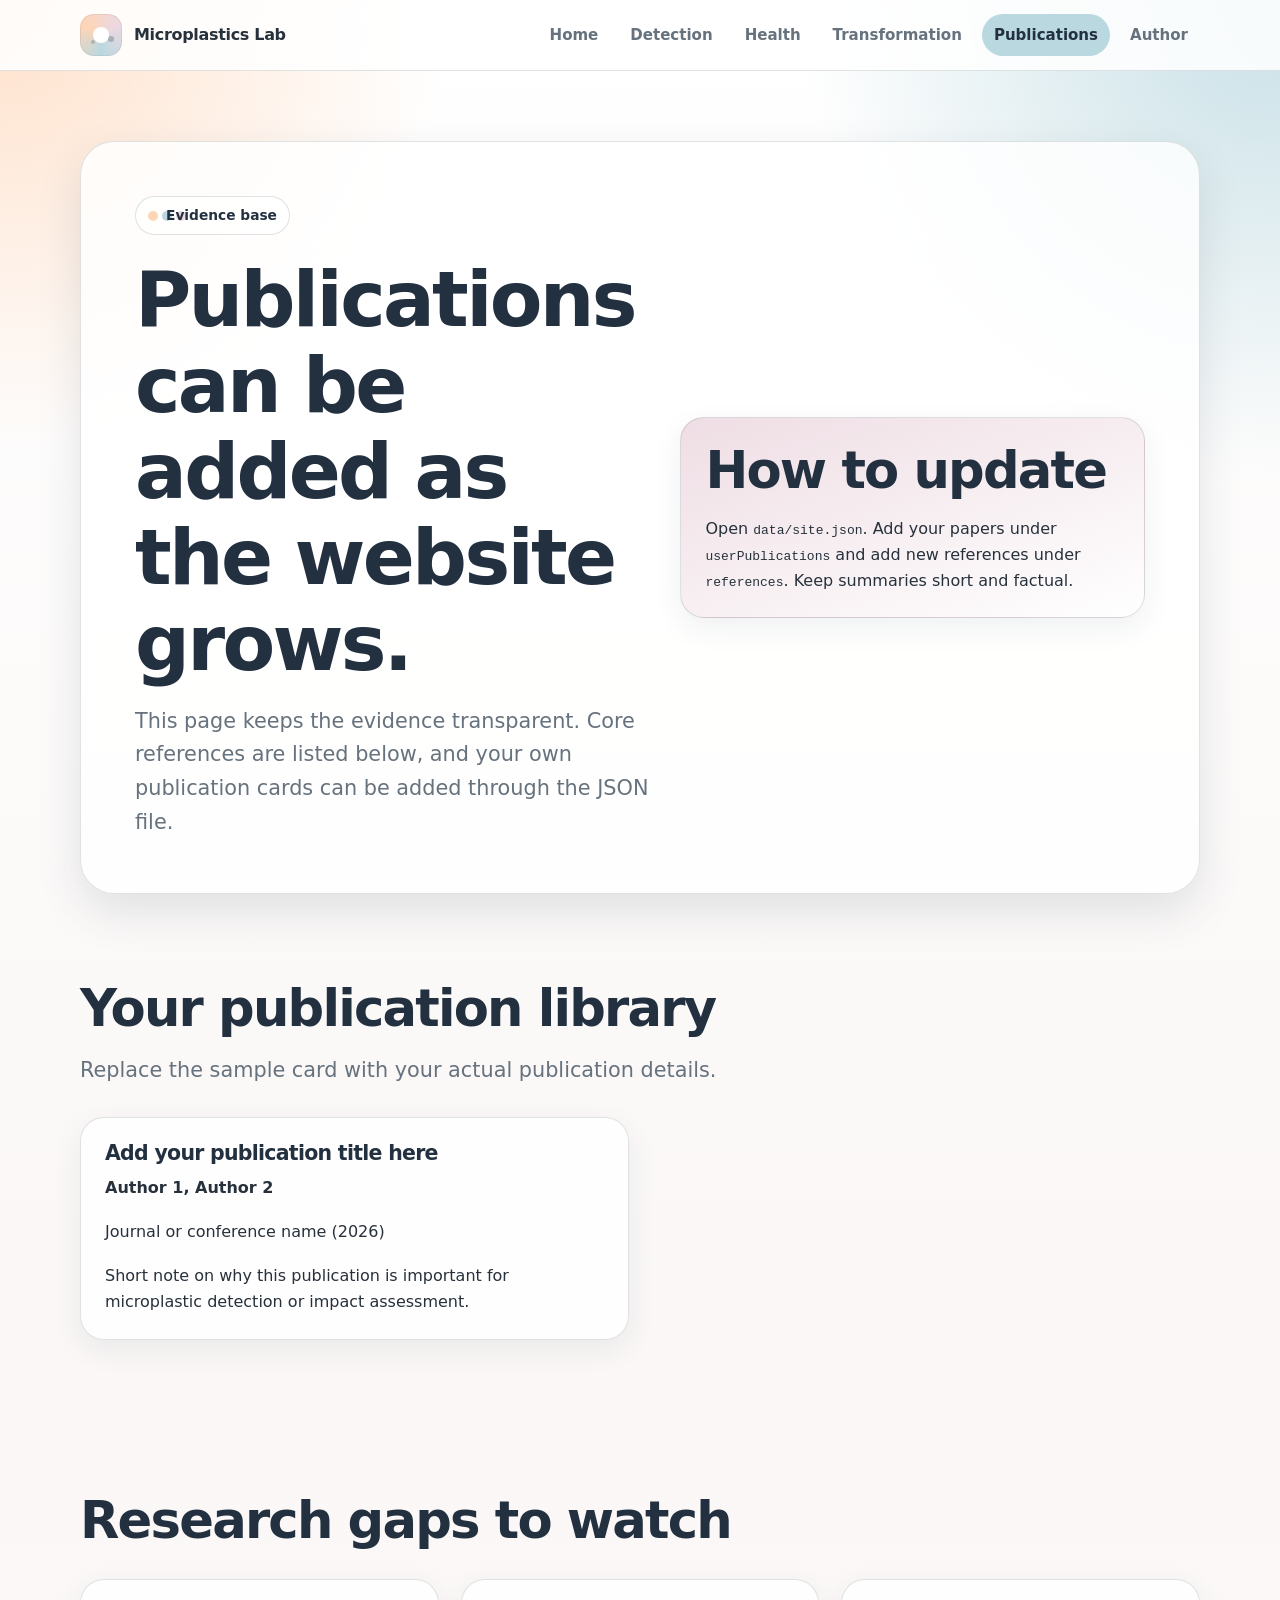
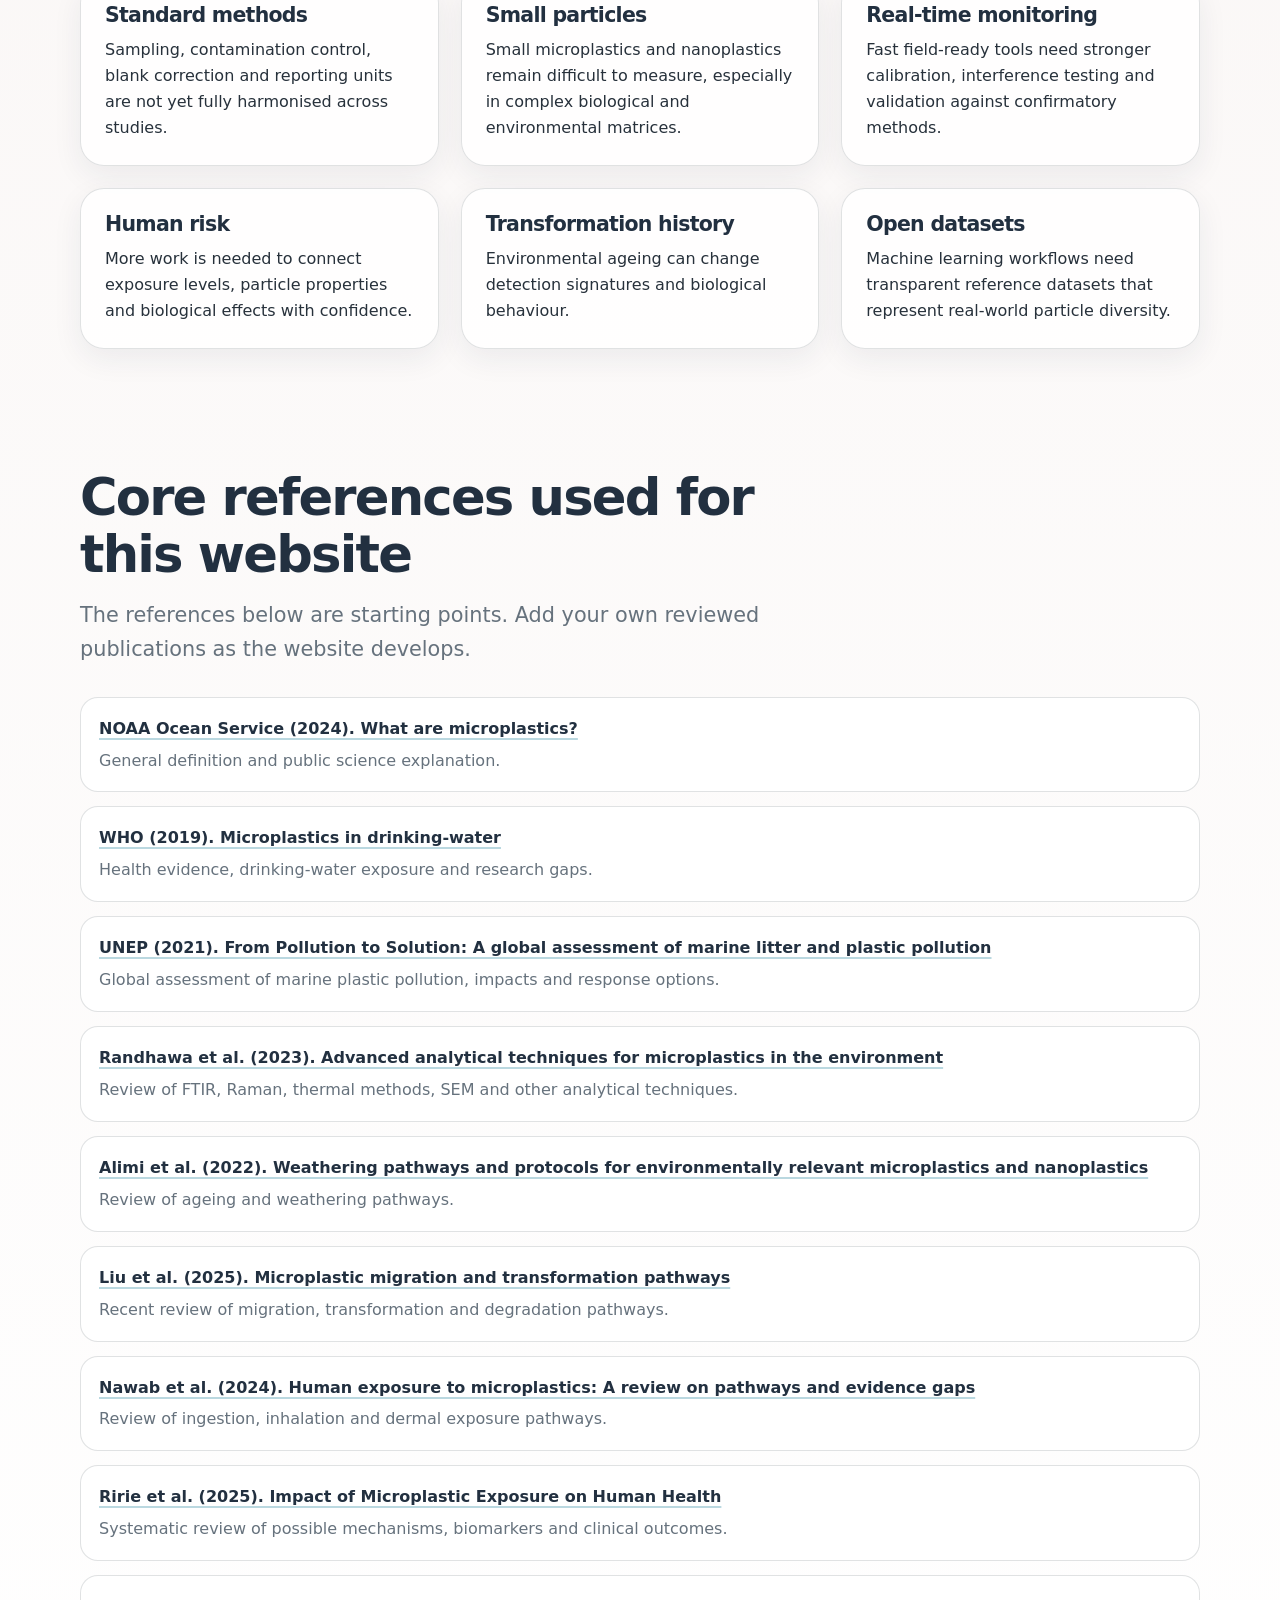
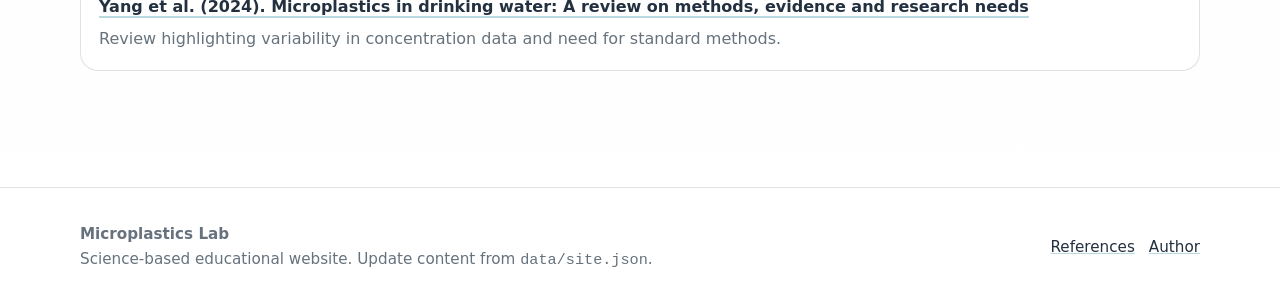
==== publications.html @ d51fb7a2 "Add files via upload" ====
<!doctype html>
<html lang="en">
<head>
  <meta charset="utf-8">
  <meta name="viewport" content="width=device-width, initial-scale=1">
  <title>Publications and Evidence | Microplastics Lab</title>
  <meta name="description" content="References, evidence map and publication library for the microplastics website.">
  <link rel="stylesheet" href="assets/css/styles.css">
</head>
<body>

<a class="skip-link" href="#content">Skip to content</a>
<header class="site-header">
  <div class="nav-wrap">
    <a class="brand" href="index.html" aria-label="Microplastics website home">
      <span class="brand-mark" aria-hidden="true"></span>
      <span>Microplastics Lab</span>
    </a>
    <button class="nav-toggle" type="button" aria-expanded="false" aria-label="Open navigation">Menu</button>
    <ul class="nav-links">
      <li><a href="index.html">Home</a></li>
      <li><a href="detection.html">Detection</a></li>
      <li><a href="health.html">Health</a></li>
      <li><a href="transformation.html">Transformation</a></li>
      <li><a href="publications.html">Publications</a></li>
      <li><a href="author.html">Author</a></li>
    </ul>
  </div>
</header>


<main id="content">
  <section class="page-hero">
    <div class="page-hero-inner">
      <div>
        <span class="kicker">Evidence base</span>
        <h1>Publications can be added as the website grows.</h1>
        <p class="lead">This page keeps the evidence transparent. Core references are listed below, and your own publication cards can be added through the JSON file.</p>
      </div>
      <div class="card accent-c">
        <h2>How to update</h2>
        <p>Open <code>data/site.json</code>. Add your papers under <code>userPublications</code> and add new references under <code>references</code>. Keep summaries short and factual.</p>
      </div>
    </div>
  </section>

  <section class="section tight">
    <div class="section-head">
      <h2>Your publication library</h2>
      <p class="lead">Replace the sample card with your actual publication details.</p>
    </div>
    <div class="grid two" data-render="publications">
      <article class="card"><h3>Publication card</h3><p>Add your publication data in data/site.json.</p></article>
    </div>
  </section>

  <section class="section">
    <div class="section-head">
      <h2>Research gaps to watch</h2>
    </div>
    <div class="grid three">
      <article class="card"><h3>Standard methods</h3><p>Sampling, contamination control, blank correction and reporting units are not yet fully harmonised across studies.</p></article>
      <article class="card"><h3>Small particles</h3><p>Small microplastics and nanoplastics remain difficult to measure, especially in complex biological and environmental matrices.</p></article>
      <article class="card"><h3>Real-time monitoring</h3><p>Fast field-ready tools need stronger calibration, interference testing and validation against confirmatory methods.</p></article>
      <article class="card"><h3>Human risk</h3><p>More work is needed to connect exposure levels, particle properties and biological effects with confidence.</p></article>
      <article class="card"><h3>Transformation history</h3><p>Environmental ageing can change detection signatures and biological behaviour.</p></article>
      <article class="card"><h3>Open datasets</h3><p>Machine learning workflows need transparent reference datasets that represent real-world particle diversity.</p></article>
    </div>
  </section>

  <section class="section tight">
    <div class="section-head">
      <h2>Core references used for this website</h2>
      <p class="lead">The references below are starting points. Add your own reviewed publications as the website develops.</p>
    </div>
    <ul class="reference-list" data-render="references">
      <li>References load from data/site.json.</li>
    </ul>
  </section>
</main>

<footer class="site-footer">
  <div class="footer-inner">
    <div>
      <strong>Microplastics Lab</strong><br>
      Science-based educational website. Update content from <code>data/site.json</code>.
    </div>
    <div class="footer-links">
      <a href="publications.html">References</a>
      <a href="author.html">Author</a>
    </div>
  </div>
</footer>
<script src="assets/js/main.js"></script>

</body>
</html>
---- assets/css/styles.css ----
:root {
  --blush: #ecd8e0;
  --peach: #ffd5b6;
  --aqua: #bad8e0;
  --white: #ffffff;
  --stone: #ccc8c8;
  --ink: #27313b;
  --muted: #66727d;
  --deep: #223040;
  --line: rgba(39, 49, 59, 0.14);
  --shadow: 0 18px 45px rgba(34, 48, 64, 0.12);
  --radius: 24px;
  --radius-sm: 14px;
  --max: 1160px;
}

* { box-sizing: border-box; }
html { scroll-behavior: smooth; }
body {
  margin: 0;
  font-family: Inter, ui-sans-serif, system-ui, -apple-system, BlinkMacSystemFont, "Segoe UI", Arial, sans-serif;
  color: var(--ink);
  background:
    radial-gradient(circle at top left, rgba(255, 213, 182, 0.72), transparent 28rem),
    radial-gradient(circle at top right, rgba(186, 216, 224, 0.8), transparent 30rem),
    linear-gradient(180deg, #ffffff 0%, #faf7f6 38%, #ffffff 100%);
  line-height: 1.62;
}

a { color: inherit; }
img { max-width: 100%; display: block; }

.skip-link {
  position: absolute;
  left: -999px;
  top: 10px;
  background: var(--deep);
  color: white;
  padding: 10px 14px;
  border-radius: 10px;
  z-index: 999;
}
.skip-link:focus { left: 10px; }

.site-header {
  position: sticky;
  top: 0;
  z-index: 40;
  background: rgba(255, 255, 255, 0.86);
  backdrop-filter: blur(16px);
  border-bottom: 1px solid var(--line);
}

.nav-wrap {
  max-width: var(--max);
  margin: 0 auto;
  padding: 14px 20px;
  display: flex;
  align-items: center;
  justify-content: space-between;
  gap: 20px;
}

.brand {
  display: inline-flex;
  align-items: center;
  gap: 12px;
  font-weight: 780;
  text-decoration: none;
  letter-spacing: -0.02em;
}
.brand-mark {
  width: 42px;
  height: 42px;
  border-radius: 14px;
  background: conic-gradient(from 180deg, var(--aqua), var(--peach), var(--blush), var(--aqua));
  position: relative;
  box-shadow: inset 0 0 0 1px rgba(39, 49, 59, 0.08);
}
.brand-mark:after {
  content: "";
  position: absolute;
  width: 16px;
  height: 16px;
  border-radius: 50%;
  background: var(--white);
  top: 13px;
  left: 13px;
  box-shadow: 10px 4px 0 -5px rgba(39, 49, 59, 0.25), -8px 7px 0 -6px rgba(39, 49, 59, 0.22);
}

.nav-toggle {
  display: none;
  border: 1px solid var(--line);
  background: var(--white);
  border-radius: 12px;
  padding: 9px 12px;
  cursor: pointer;
  font-weight: 650;
}

.nav-links {
  display: flex;
  align-items: center;
  gap: 8px;
  list-style: none;
  margin: 0;
  padding: 0;
}
.nav-links a {
  display: inline-block;
  padding: 9px 12px;
  text-decoration: none;
  color: var(--muted);
  font-weight: 650;
  font-size: 0.94rem;
  border-radius: 999px;
}
.nav-links a:hover,
.nav-links a.active {
  background: var(--aqua);
  color: var(--deep);
}

main { min-height: 70vh; }
.section {
  max-width: var(--max);
  margin: 0 auto;
  padding: 76px 20px;
}
.section.tight { padding-top: 44px; }
.grid {
  display: grid;
  gap: 22px;
}
.grid.two { grid-template-columns: repeat(2, minmax(0, 1fr)); }
.grid.three { grid-template-columns: repeat(3, minmax(0, 1fr)); }
.grid.four { grid-template-columns: repeat(4, minmax(0, 1fr)); }

.hero {
  max-width: var(--max);
  margin: 0 auto;
  padding: 86px 20px 70px;
  display: grid;
  grid-template-columns: 1.03fr 0.97fr;
  gap: 42px;
  align-items: center;
}
.kicker {
  display: inline-flex;
  align-items: center;
  gap: 8px;
  padding: 7px 12px;
  border: 1px solid var(--line);
  border-radius: 999px;
  background: rgba(255, 255, 255, 0.74);
  color: var(--deep);
  font-size: 0.86rem;
  font-weight: 740;
}
.kicker:before {
  content: "";
  width: 10px;
  height: 10px;
  border-radius: 50%;
  background: var(--peach);
  box-shadow: 14px 0 0 var(--aqua), 28px 0 0 var(--blush);
}

h1, h2, h3, h4 {
  line-height: 1.12;
  letter-spacing: -0.035em;
  color: var(--deep);
}
h1 {
  font-size: clamp(2.55rem, 6vw, 5.4rem);
  margin: 22px 0 18px;
}
h2 {
  font-size: clamp(2rem, 4vw, 3.35rem);
  margin: 0 0 16px;
}
h3 {
  font-size: 1.28rem;
  margin: 0 0 10px;
}
p { margin: 0 0 18px; }
.lead {
  font-size: clamp(1.05rem, 2vw, 1.3rem);
  color: var(--muted);
  max-width: 68ch;
}
.section-head {
  max-width: 790px;
  margin-bottom: 30px;
}
.section-head.center {
  text-align: center;
  margin-left: auto;
  margin-right: auto;
}

.cta-row {
  display: flex;
  gap: 12px;
  flex-wrap: wrap;
  margin-top: 28px;
}
.button {
  display: inline-flex;
  align-items: center;
  justify-content: center;
  gap: 8px;
  padding: 13px 18px;
  border-radius: 999px;
  text-decoration: none;
  border: 1px solid var(--line);
  font-weight: 760;
  transition: transform .2s ease, box-shadow .2s ease, background .2s ease;
}
.button.primary { background: var(--deep); color: white; border-color: var(--deep); }
.button.secondary { background: rgba(255, 255, 255, .78); color: var(--deep); }
.button:hover { transform: translateY(-2px); box-shadow: var(--shadow); }

.hero-card {
  position: relative;
  background: rgba(255, 255, 255, 0.82);
  border: 1px solid var(--line);
  border-radius: 34px;
  padding: 26px;
  box-shadow: var(--shadow);
  overflow: hidden;
}
.hero-card:before {
  content: "";
  position: absolute;
  width: 270px;
  height: 270px;
  right: -70px;
  top: -90px;
  background: var(--blush);
  border-radius: 50%;
  opacity: 0.7;
}
.hero-card > * { position: relative; }
.metric-grid {
  display: grid;
  grid-template-columns: repeat(2, minmax(0, 1fr));
  gap: 14px;
  margin-top: 20px;
}
.metric {
  background: rgba(255,255,255,0.76);
  border: 1px solid var(--line);
  border-radius: 20px;
  padding: 18px;
}
.metric strong {
  display: block;
  font-size: 1.4rem;
  color: var(--deep);
  margin-bottom: 4px;
}
.metric span { color: var(--muted); font-size: 0.94rem; }

.card {
  background: rgba(255, 255, 255, 0.84);
  border: 1px solid var(--line);
  border-radius: var(--radius);
  padding: 24px;
  box-shadow: 0 10px 30px rgba(34, 48, 64, 0.07);
}
.card.accent-a { background: linear-gradient(160deg, rgba(186,216,224,.85), rgba(255,255,255,.84)); }
.card.accent-b { background: linear-gradient(160deg, rgba(255,213,182,.83), rgba(255,255,255,.86)); }
.card.accent-c { background: linear-gradient(160deg, rgba(236,216,224,.86), rgba(255,255,255,.86)); }
.card p:last-child { margin-bottom: 0; }
.tag {
  display: inline-block;
  margin: 0 6px 8px 0;
  padding: 6px 10px;
  border-radius: 999px;
  background: rgba(186, 216, 224, .54);
  border: 1px solid var(--line);
  font-size: 0.86rem;
  font-weight: 700;
  color: var(--deep);
}

.page-hero {
  max-width: var(--max);
  margin: 0 auto;
  padding: 70px 20px 42px;
}
.page-hero-inner {
  background: rgba(255,255,255,.82);
  border: 1px solid var(--line);
  border-radius: 34px;
  padding: clamp(28px, 5vw, 54px);
  box-shadow: var(--shadow);
  display: grid;
  grid-template-columns: 1.05fr .95fr;
  gap: 32px;
  align-items: center;
}
.page-hero .lead { margin-bottom: 0; }

.figure-panel {
  background: var(--white);
  border: 1px solid var(--line);
  border-radius: 28px;
  padding: 18px;
  box-shadow: 0 10px 28px rgba(34, 48, 64, 0.08);
}
.figure-caption {
  color: var(--muted);
  font-size: 0.91rem;
  padding: 12px 4px 0;
}

.workflow {
  position: relative;
  display: grid;
  grid-template-columns: repeat(5, minmax(0, 1fr));
  gap: 12px;
}
.step {
  background: rgba(255,255,255,.88);
  border: 1px solid var(--line);
  border-radius: 18px;
  padding: 16px;
  min-height: 132px;
}
.step-num {
  width: 32px;
  height: 32px;
  display: grid;
  place-items: center;
  border-radius: 50%;
  background: var(--deep);
  color: white;
  font-weight: 800;
  margin-bottom: 12px;
}
.step h3 { font-size: 1.04rem; margin-bottom: 7px; }
.step p { color: var(--muted); font-size: 0.93rem; }

.table-wrap {
  overflow-x: auto;
  border-radius: var(--radius);
  border: 1px solid var(--line);
  background: white;
}
table {
  width: 100%;
  border-collapse: collapse;
  min-width: 720px;
}
th, td {
  text-align: left;
  padding: 16px 18px;
  border-bottom: 1px solid var(--line);
  vertical-align: top;
}
th {
  background: var(--aqua);
  color: var(--deep);
  font-size: 0.92rem;
  letter-spacing: .02em;
}
tr:last-child td { border-bottom: none; }
td { color: var(--muted); }
td strong { color: var(--deep); }

.reference-list {
  list-style: none;
  padding: 0;
  margin: 0;
  display: grid;
  gap: 14px;
}
.reference-list li {
  background: white;
  border: 1px solid var(--line);
  border-radius: 18px;
  padding: 18px;
}
.reference-list a {
  color: var(--deep);
  font-weight: 760;
  text-decoration-thickness: 2px;
  text-decoration-color: var(--aqua);
  text-underline-offset: 4px;
}
.reference-list span {
  display: block;
  color: var(--muted);
  margin-top: 6px;
}

.author-box {
  display: grid;
  grid-template-columns: 220px 1fr;
  gap: 26px;
  align-items: start;
}
.avatar {
  width: 220px;
  height: 220px;
  border-radius: 34px;
  background:
    radial-gradient(circle at 30% 30%, var(--peach), transparent 42%),
    radial-gradient(circle at 70% 35%, var(--aqua), transparent 45%),
    radial-gradient(circle at 55% 75%, var(--blush), transparent 45%),
    var(--white);
  border: 1px solid var(--line);
  position: relative;
  overflow: hidden;
}
.avatar:before,
.avatar:after {
  content: "";
  position: absolute;
  border-radius: 999px;
  background: rgba(39,49,59,.12);
}
.avatar:before { width: 74px; height: 74px; top: 54px; left: 72px; }
.avatar:after { width: 134px; height: 72px; bottom: 28px; left: 42px; }

.callout {
  border-left: 6px solid var(--peach);
  padding: 20px 22px;
  border-radius: 0 18px 18px 0;
  background: rgba(255, 213, 182, 0.24);
}
.callout.blue { border-left-color: var(--aqua); background: rgba(186, 216, 224, 0.26); }
.callout.pink { border-left-color: var(--blush); background: rgba(236, 216, 224, 0.34); }

.site-footer {
  border-top: 1px solid var(--line);
  background: rgba(255,255,255,.84);
  margin-top: 40px;
}
.footer-inner {
  max-width: var(--max);
  margin: 0 auto;
  padding: 34px 20px;
  display: grid;
  grid-template-columns: 1fr auto;
  gap: 20px;
  align-items: center;
  color: var(--muted);
  font-size: 0.95rem;
}
.footer-links { display: flex; gap: 14px; flex-wrap: wrap; }
.footer-links a { color: var(--deep); text-decoration-color: var(--aqua); }

.notice {
  font-size: 0.92rem;
  color: var(--muted);
  background: rgba(204, 200, 200, 0.22);
  border: 1px solid var(--line);
  border-radius: 16px;
  padding: 14px 16px;
}

@media (max-width: 920px) {
  .hero,
  .page-hero-inner,
  .grid.two,
  .grid.three,
  .grid.four,
  .author-box {
    grid-template-columns: 1fr;
  }
  .workflow { grid-template-columns: 1fr 1fr; }
  .footer-inner { grid-template-columns: 1fr; }
}

@media (max-width: 720px) {
  .nav-toggle { display: inline-flex; }
  .nav-links {
    position: absolute;
    top: 72px;
    left: 16px;
    right: 16px;
    display: none;
    flex-direction: column;
    align-items: stretch;
    background: rgba(255,255,255,.98);
    border: 1px solid var(--line);
    border-radius: 20px;
    padding: 10px;
    box-shadow: var(--shadow);
  }
  .nav-links.open { display: flex; }
  .nav-links a { border-radius: 14px; }
  .hero { padding-top: 54px; }
  .metric-grid, .workflow { grid-template-columns: 1fr; }
  .section { padding: 54px 18px; }
  .page-hero { padding: 42px 18px 20px; }
  .avatar { width: 180px; height: 180px; }
}
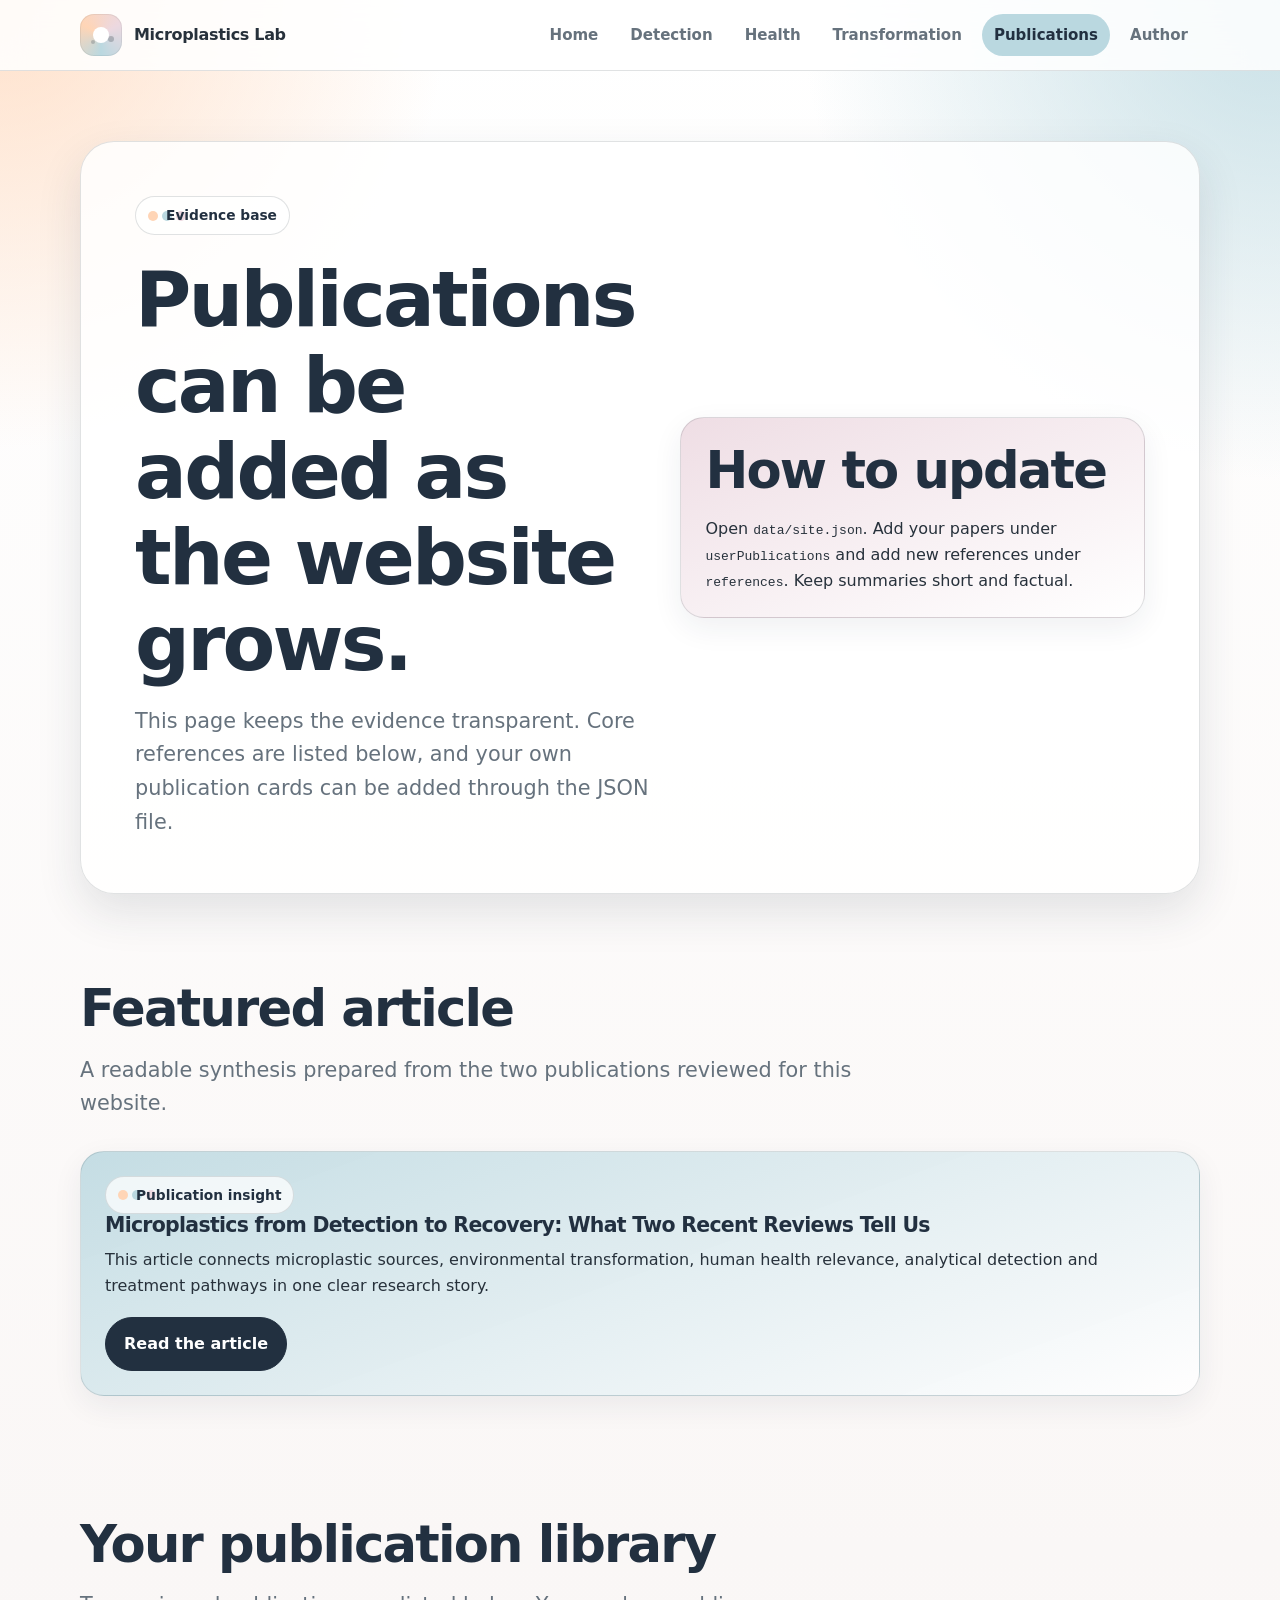
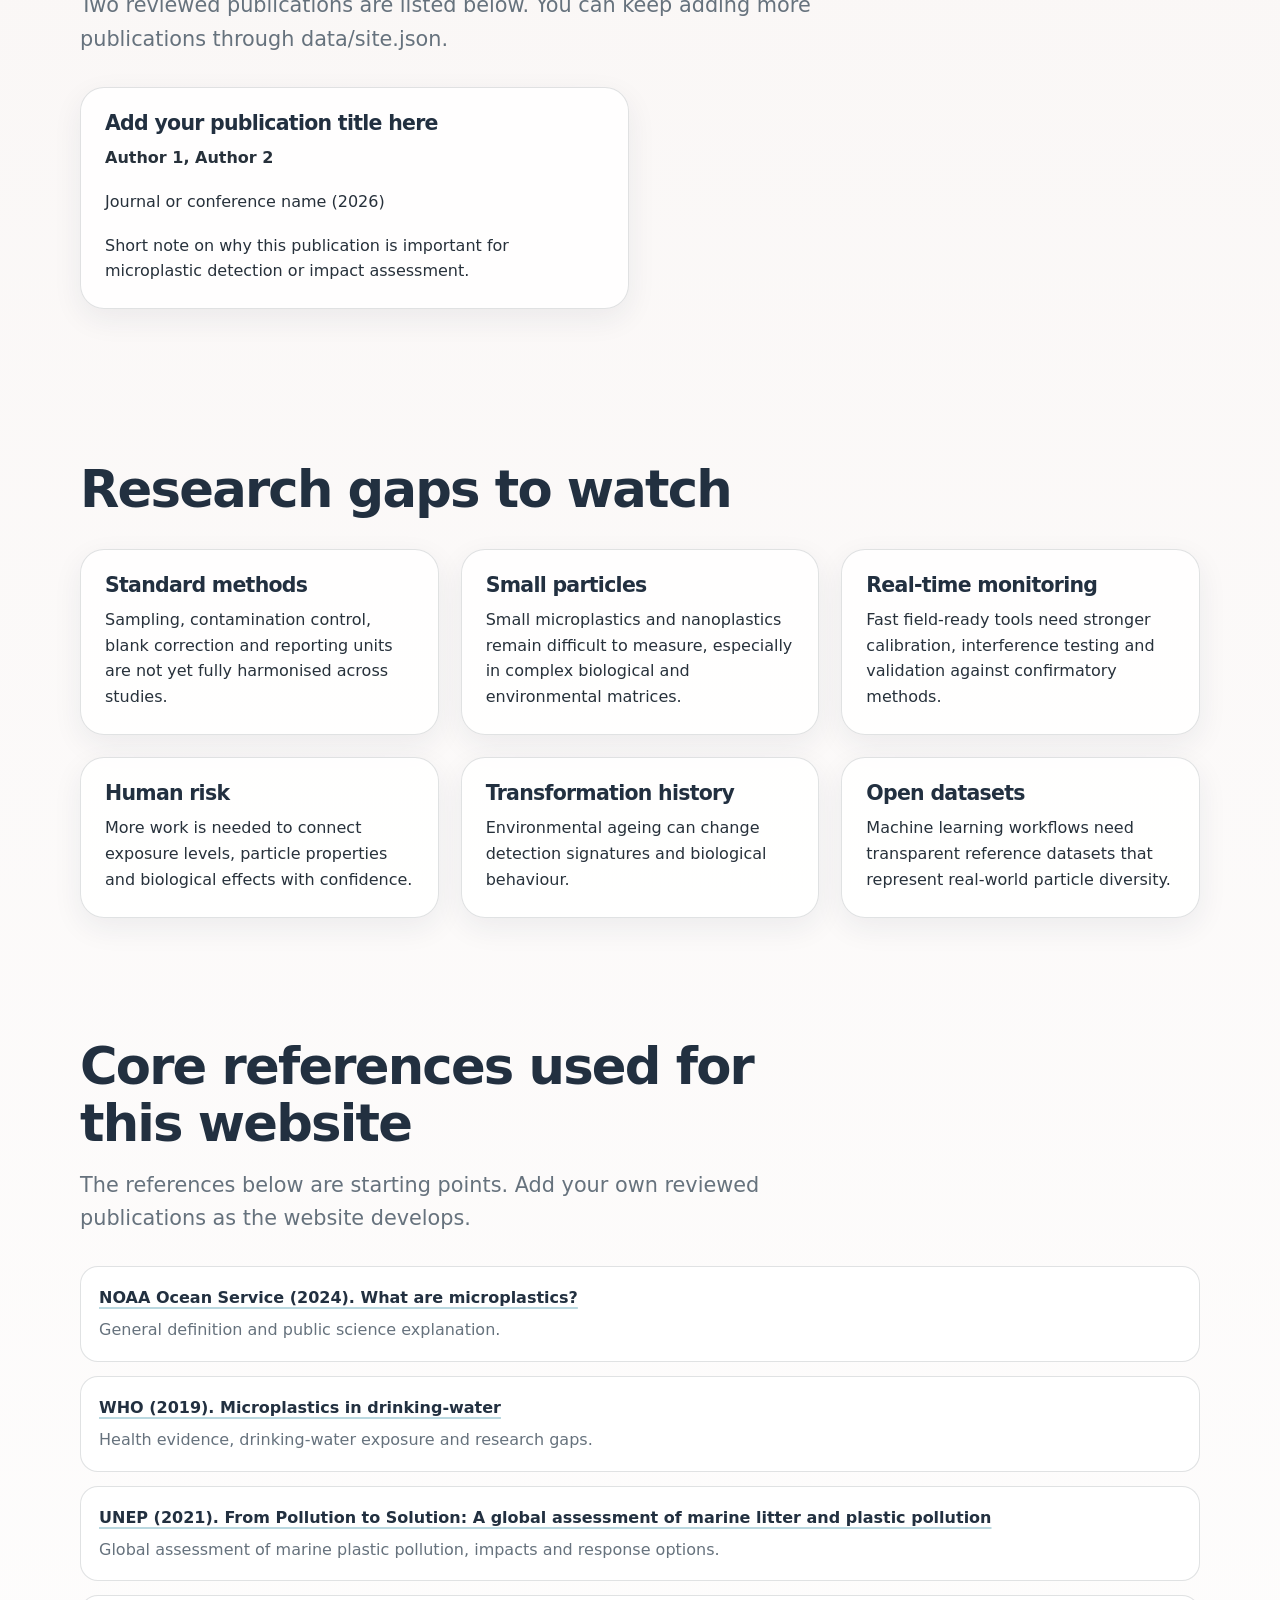
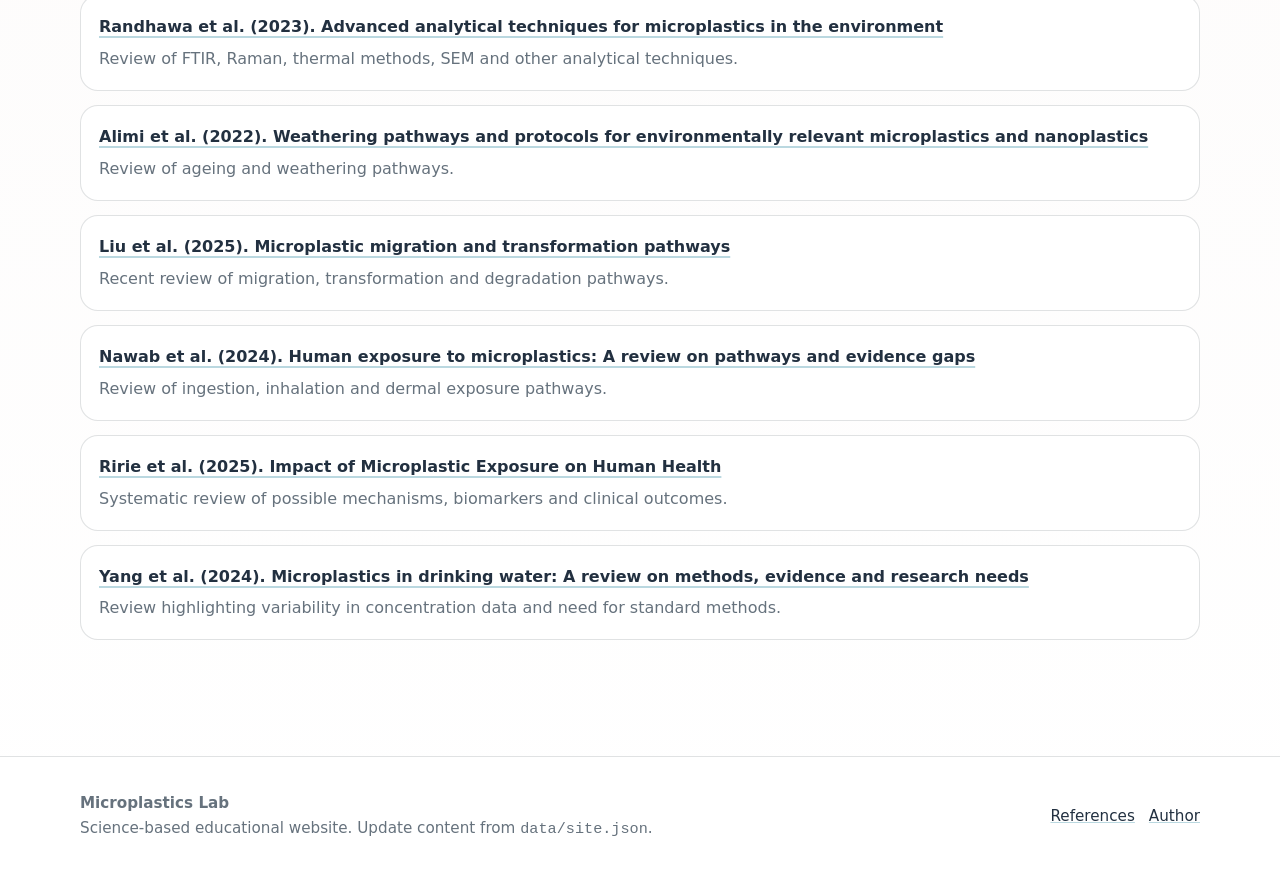
==== commit eff2d81d: "Add files via upload" ====
--- a/publications.html
+++ b/publications.html
@@ -46,11 +46,24 @@
 
   <section class="section tight">
     <div class="section-head">
+      <h2>Featured article</h2>
+      <p class="lead">A readable synthesis prepared from the two publications reviewed for this website.</p>
+    </div>
+    <article class="card featured-article-card accent-a">
+      <span class="kicker">Publication insight</span>
+      <h3>Microplastics from Detection to Recovery: What Two Recent Reviews Tell Us</h3>
+      <p>This article connects microplastic sources, environmental transformation, human health relevance, analytical detection and treatment pathways in one clear research story.</p>
+      <a class="button primary" href="publication-insight-microplastics.html">Read the article</a>
+    </article>
+  </section>
+
+  <section class="section tight">
+    <div class="section-head">
       <h2>Your publication library</h2>
-      <p class="lead">Replace the sample card with your actual publication details.</p>
+      <p class="lead">Two reviewed publications are listed below. You can keep adding more publications through data/site.json.</p>
     </div>
     <div class="grid two" data-render="publications">
-      <article class="card"><h3>Publication card</h3><p>Add your publication data in data/site.json.</p></article>
+      <article class="card"><h3>Publication card</h3><p>Publication data loads from data/site.json.</p></article>
     </div>
   </section>
 
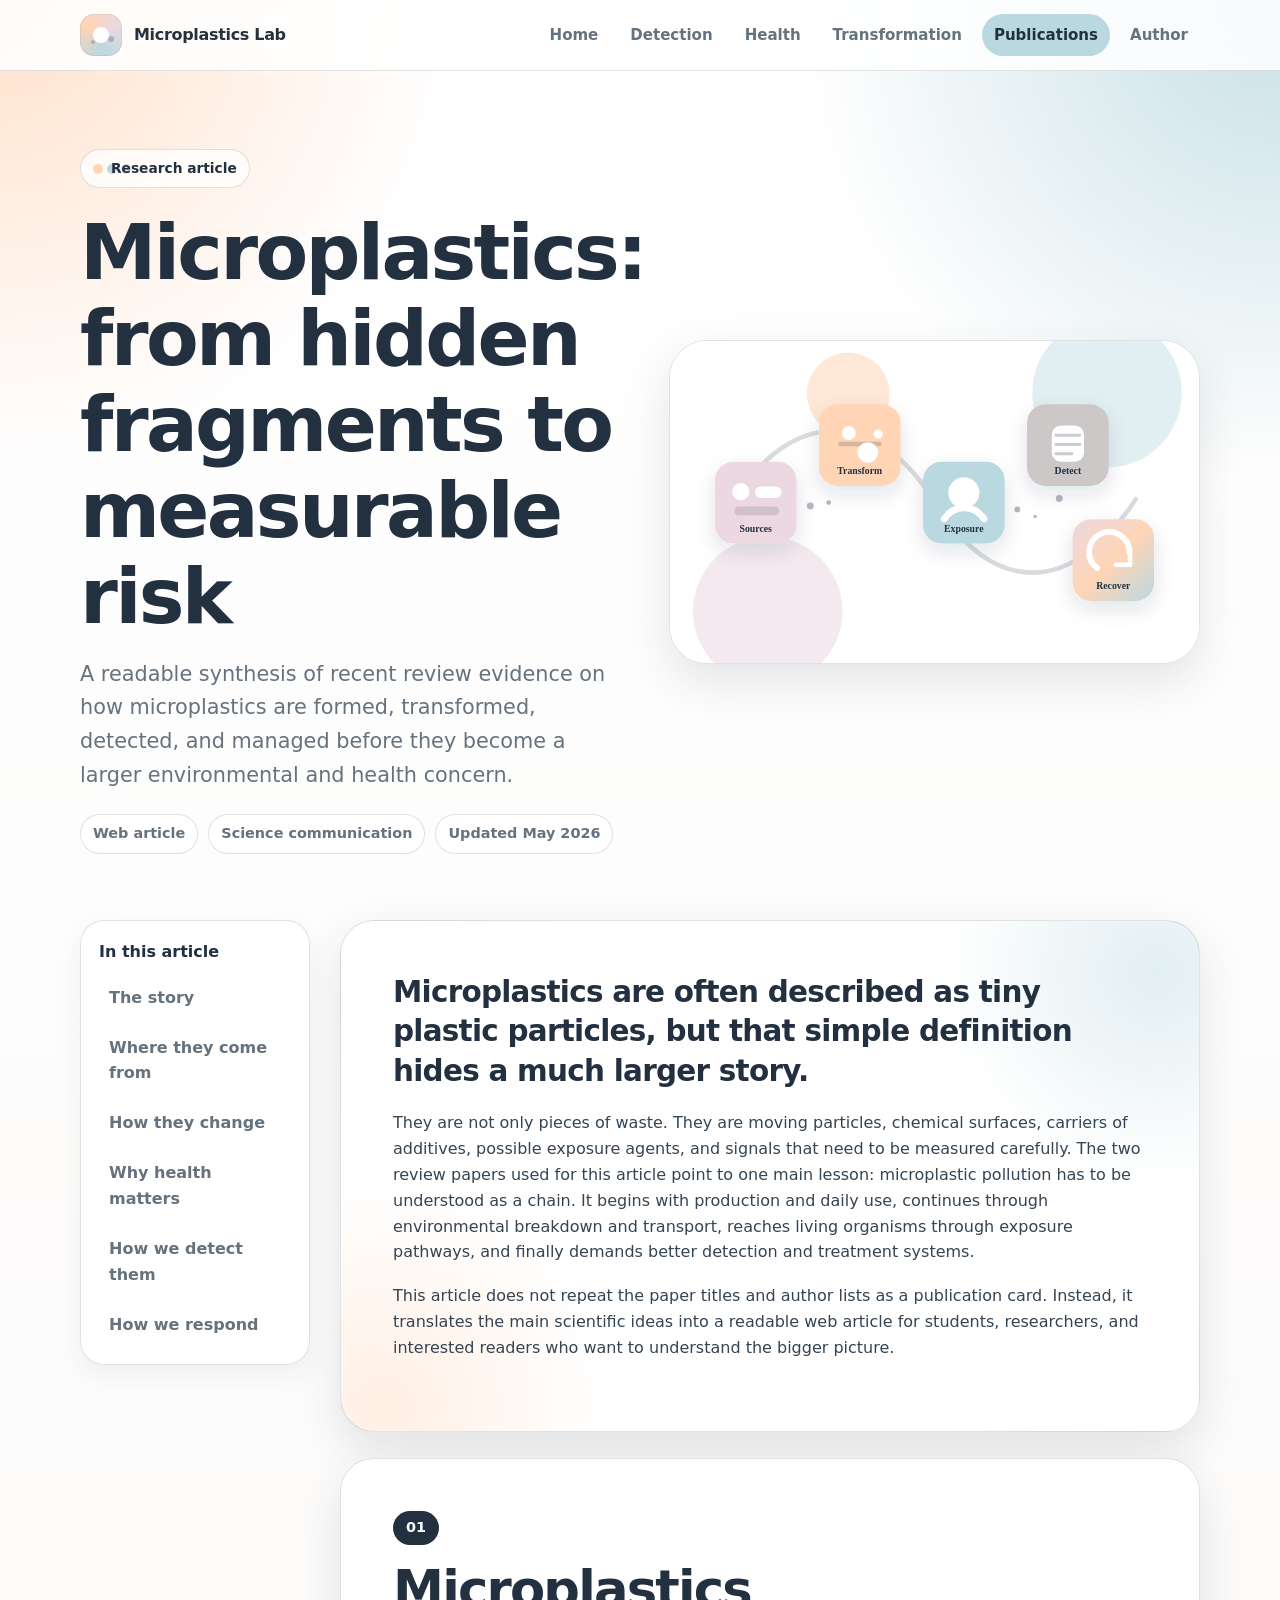
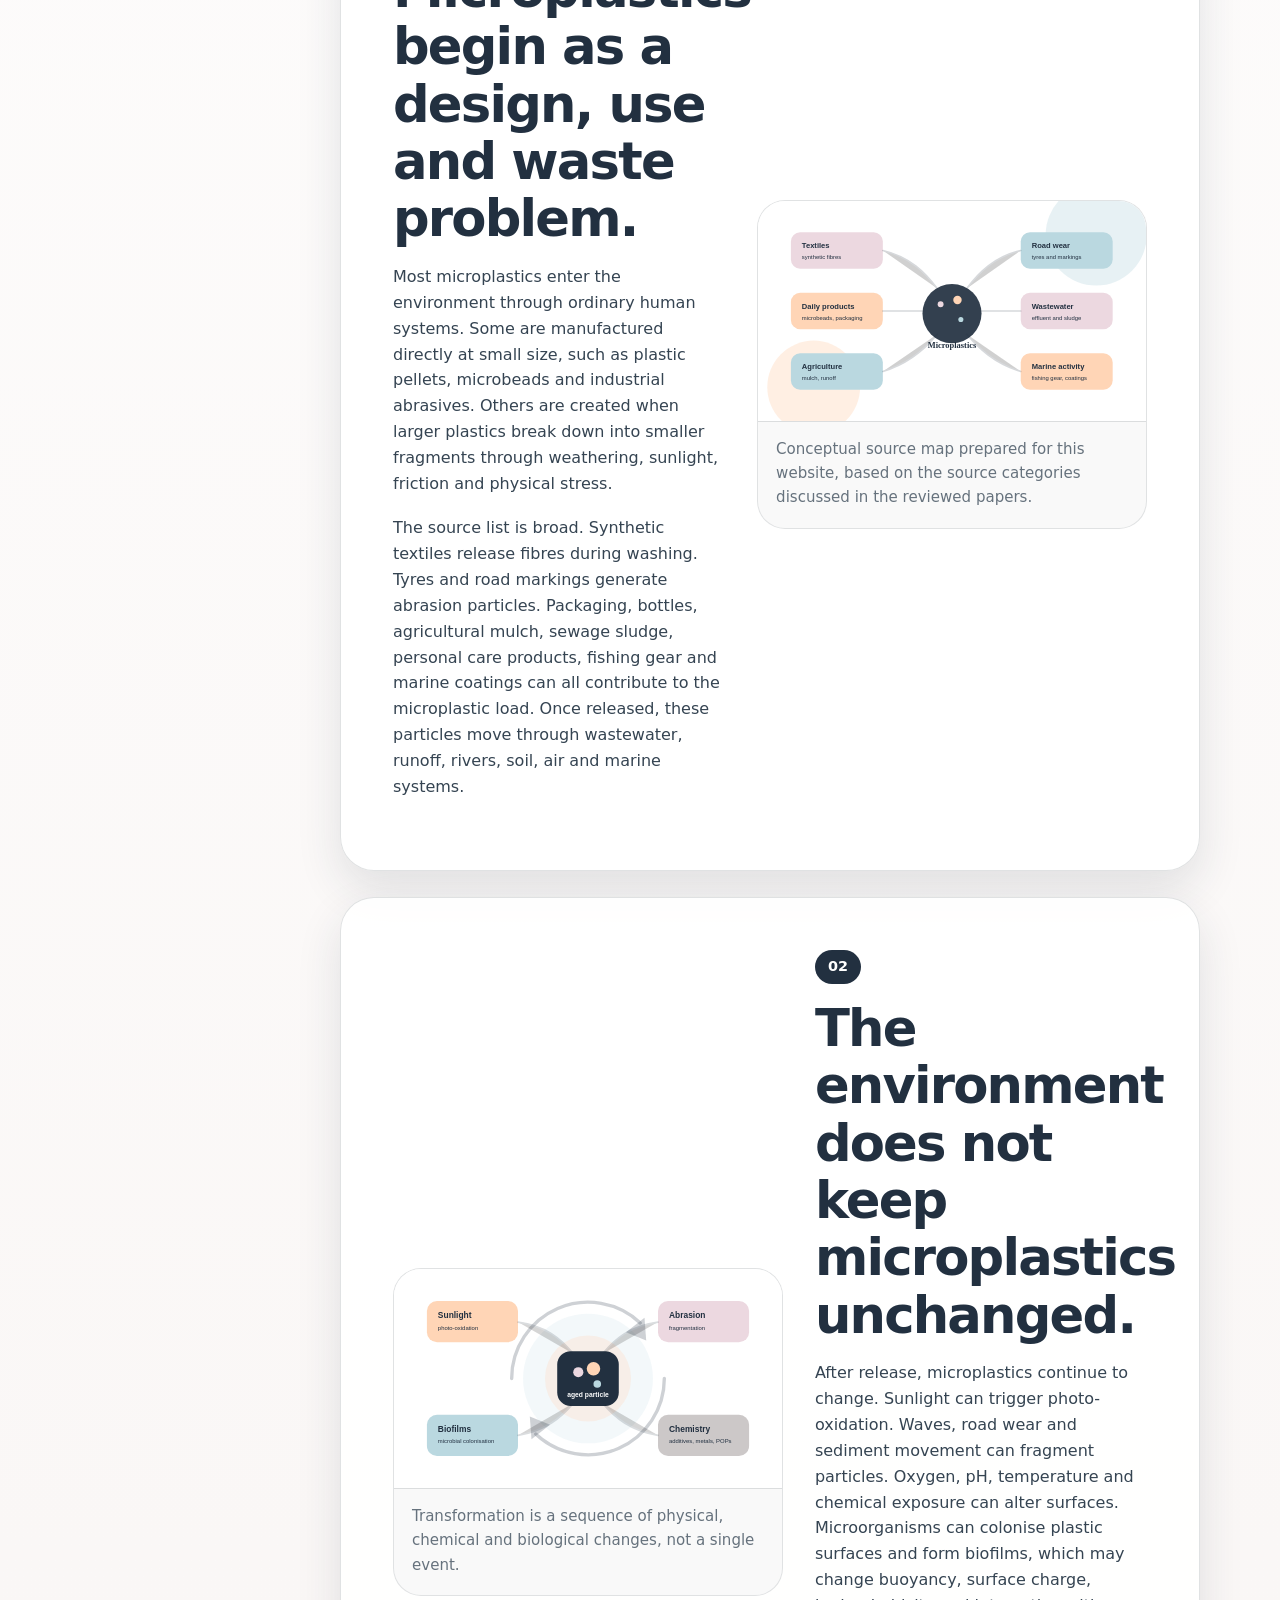
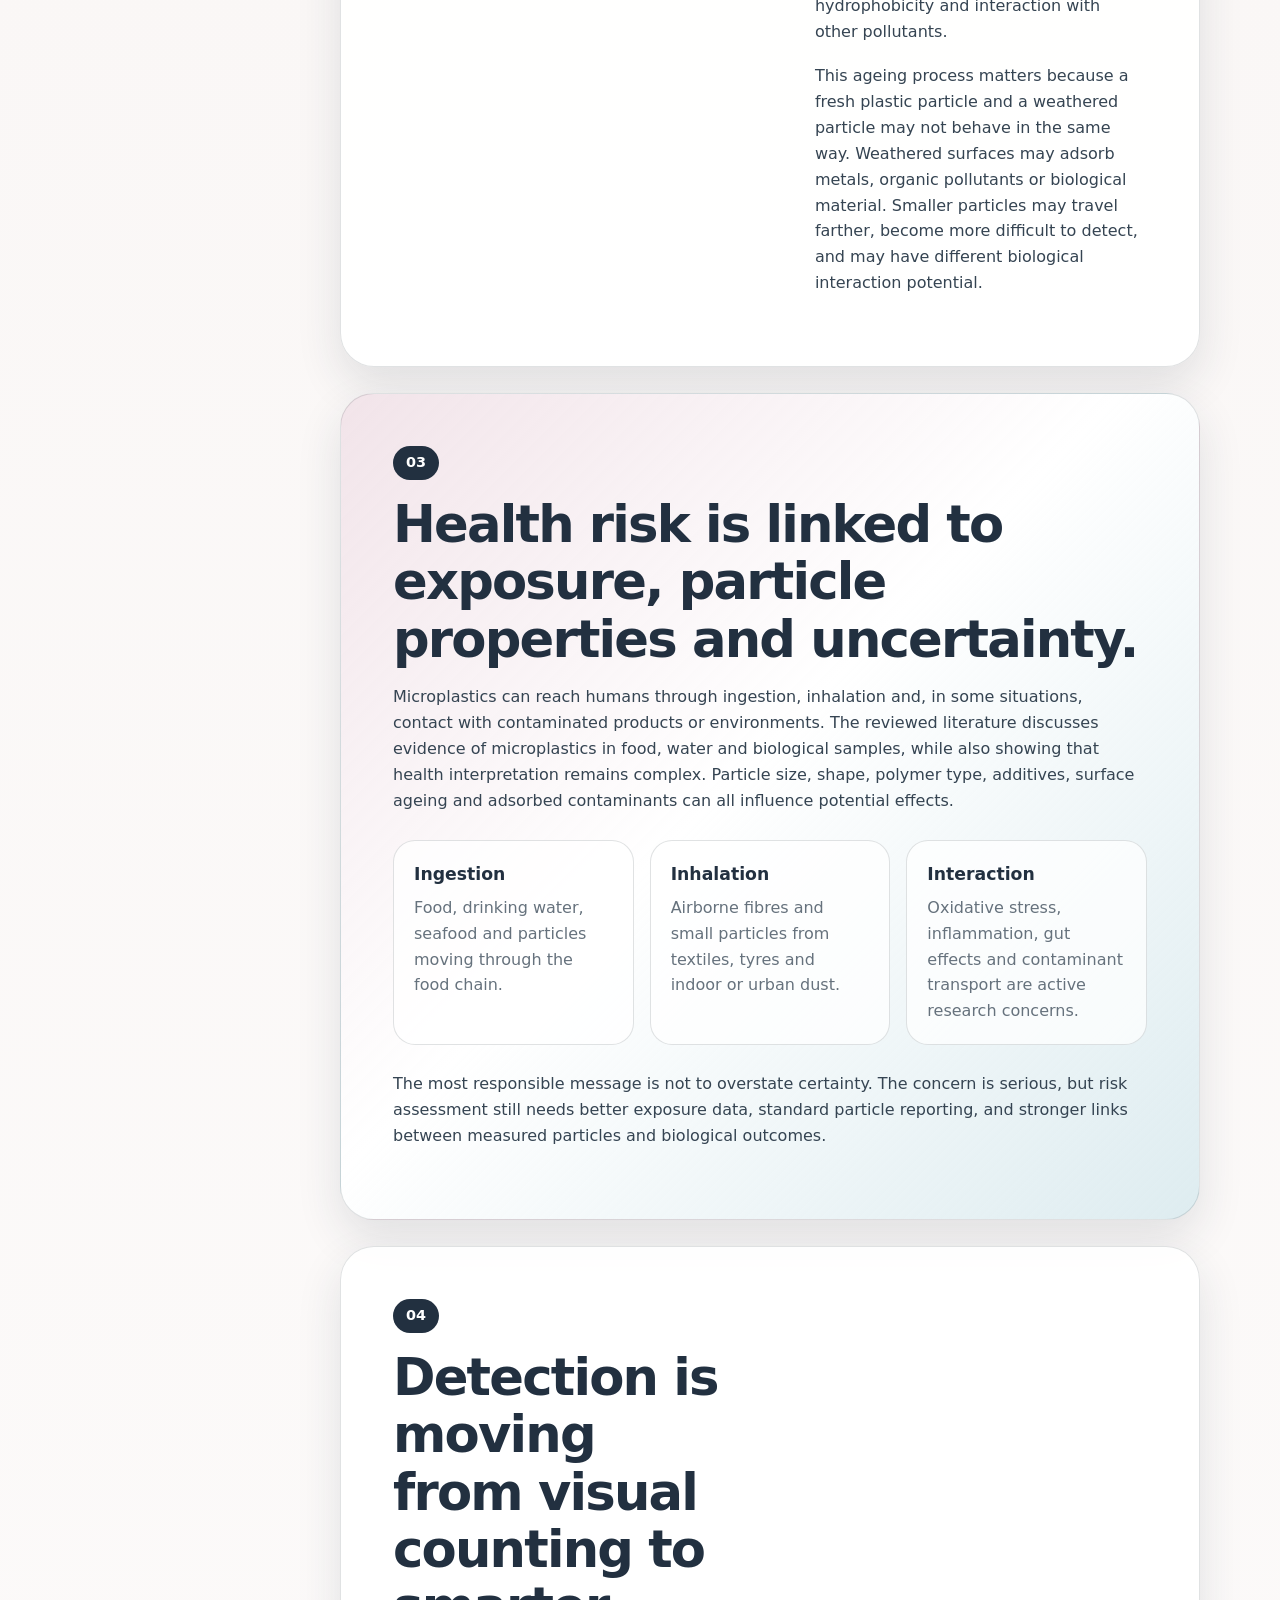
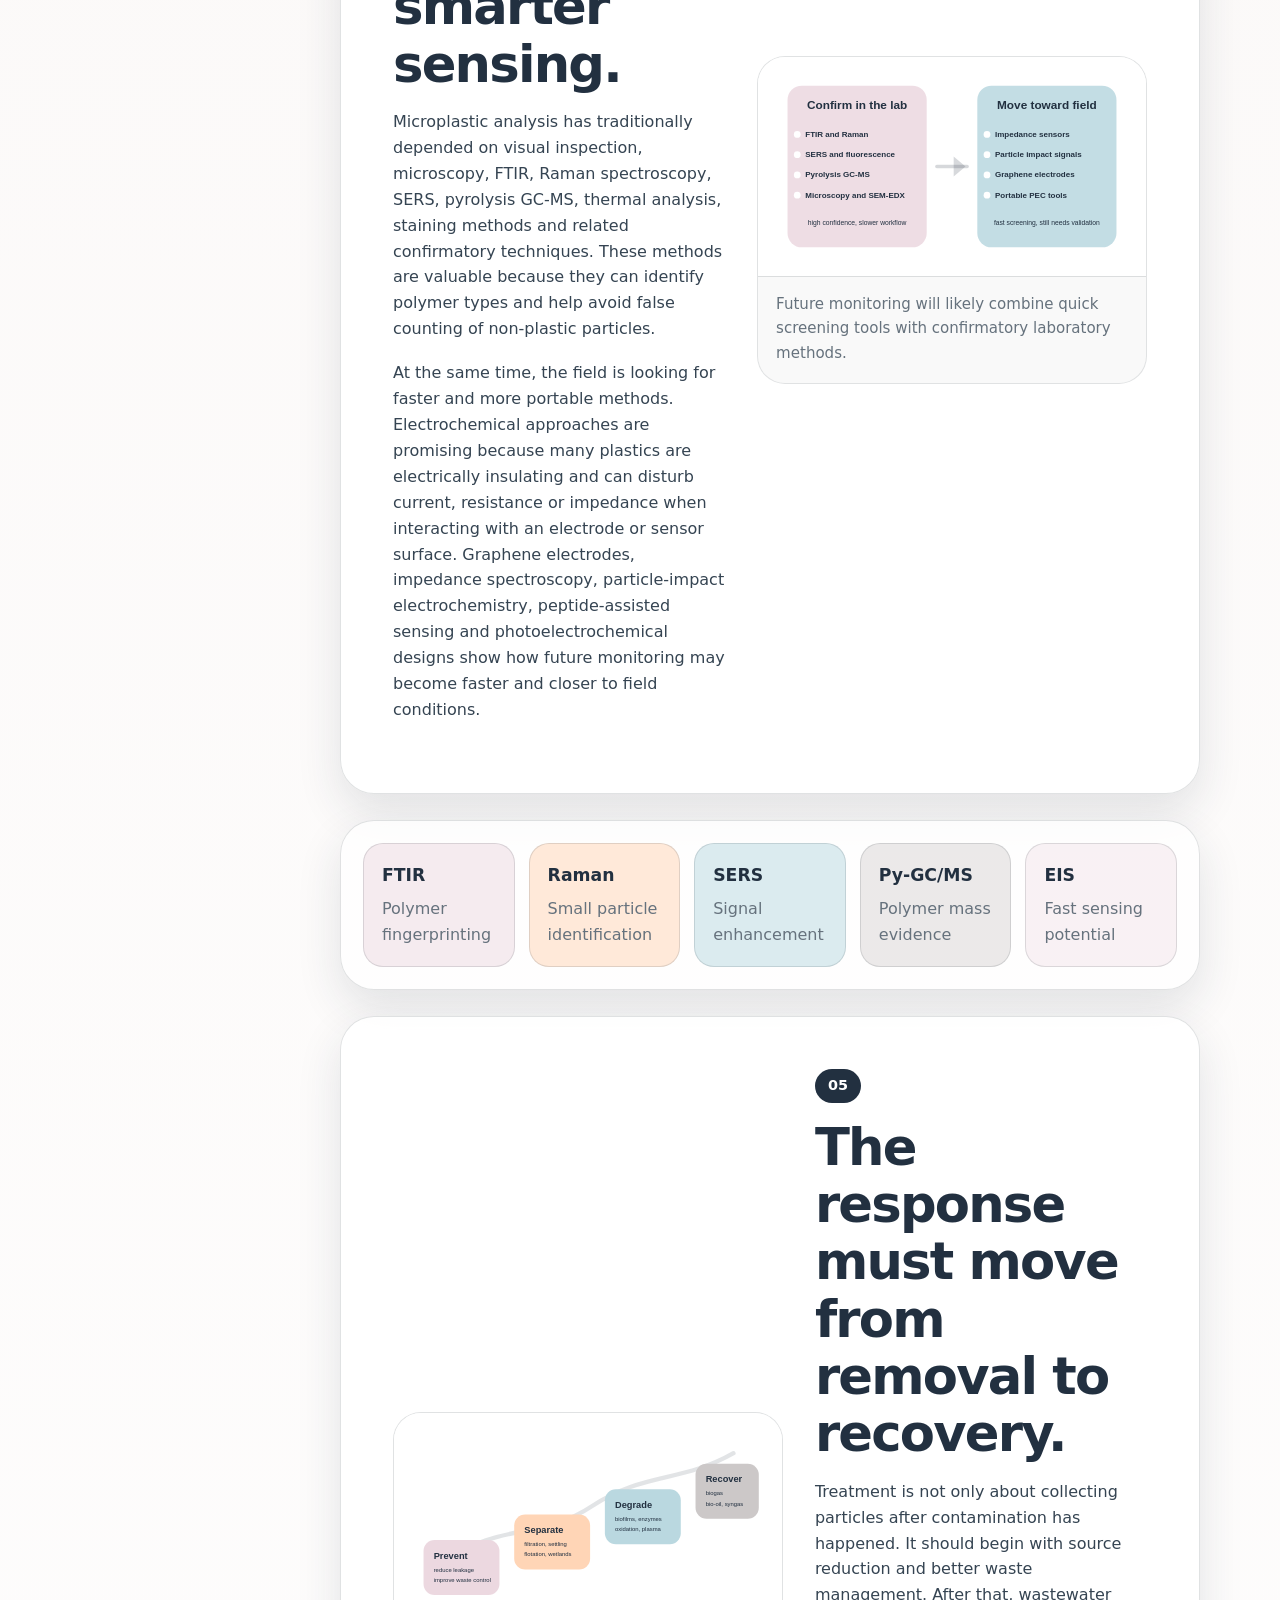
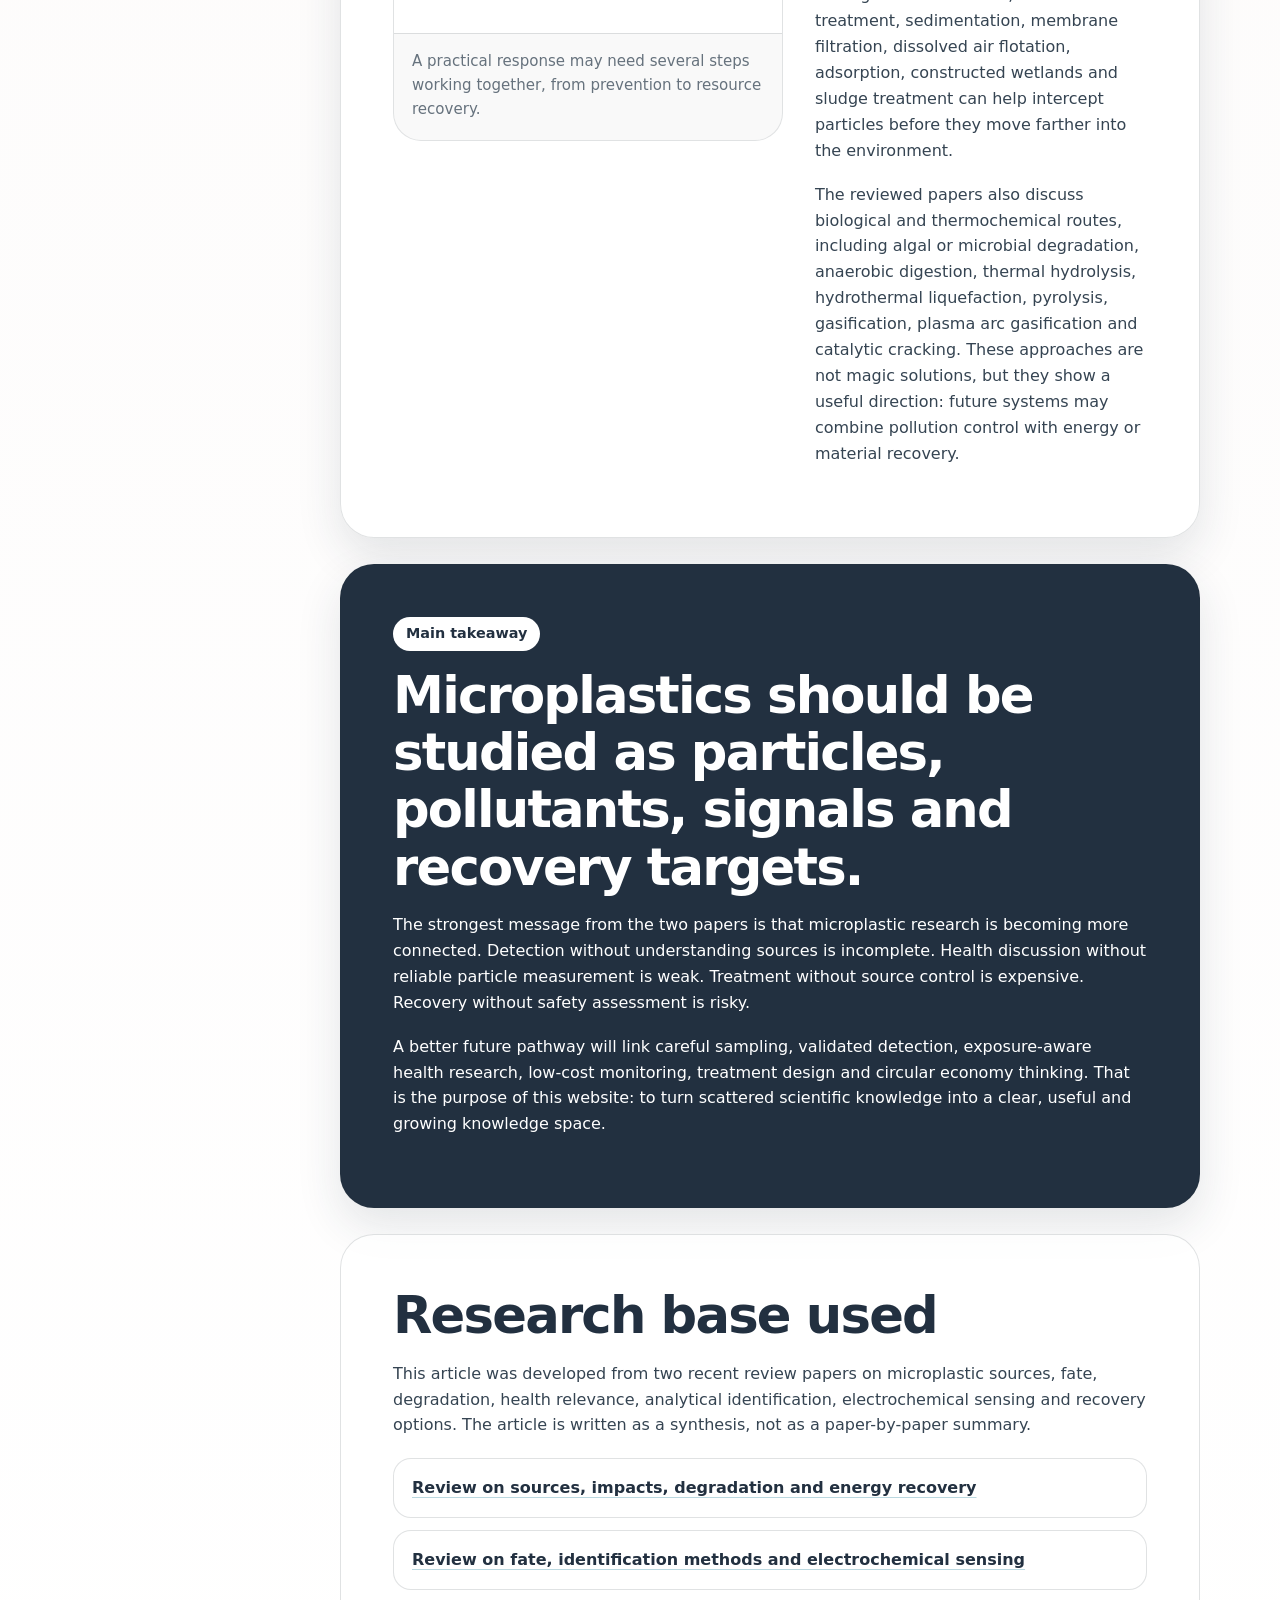
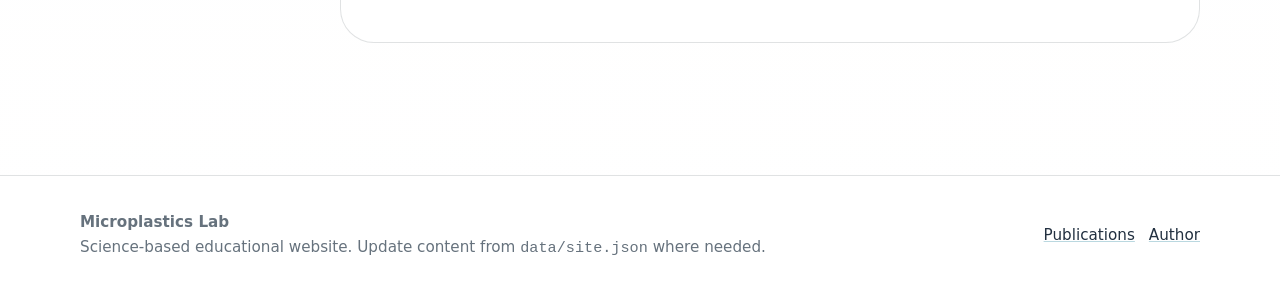
==== commit 4659637b: "Add files via upload" ====
--- a/publications.html
+++ b/publications.html
@@ -3,8 +3,8 @@
 <head>
   <meta charset="utf-8">
   <meta name="viewport" content="width=device-width, initial-scale=1">
-  <title>Publications and Evidence | Microplastics Lab</title>
-  <meta name="description" content="References, evidence map and publication library for the microplastics website.">
+  <title>Microplastics: From Hidden Fragments to Measurable Risk | Microplastics Lab</title>
+  <meta name="description" content="A designed web article synthesizing recent microplastic review papers into a readable story on sources, transformation, exposure, detection and recovery.">
   <link rel="stylesheet" href="assets/css/styles.css">
 </head>
 <body>
@@ -22,73 +22,135 @@
       <li><a href="detection.html">Detection</a></li>
       <li><a href="health.html">Health</a></li>
       <li><a href="transformation.html">Transformation</a></li>
-      <li><a href="publications.html">Publications</a></li>
+      <li><a class="active" href="publications.html">Publications</a></li>
       <li><a href="author.html">Author</a></li>
     </ul>
   </div>
 </header>
 
-
 <main id="content">
-  <section class="page-hero">
-    <div class="page-hero-inner">
-      <div>
-        <span class="kicker">Evidence base</span>
-        <h1>Publications can be added as the website grows.</h1>
-        <p class="lead">This page keeps the evidence transparent. Core references are listed below, and your own publication cards can be added through the JSON file.</p>
-      </div>
-      <div class="card accent-c">
-        <h2>How to update</h2>
-        <p>Open <code>data/site.json</code>. Add your papers under <code>userPublications</code> and add new references under <code>references</code>. Keep summaries short and factual.</p>
+  <section class="story-hero">
+    <div class="story-hero-copy">
+      <span class="kicker">Research article</span>
+      <h1>Microplastics: from hidden fragments to measurable risk</h1>
+      <p class="lead">A readable synthesis of recent review evidence on how microplastics are formed, transformed, detected, and managed before they become a larger environmental and health concern.</p>
+      <div class="article-meta clean">
+        <span>Web article</span>
+        <span>Science communication</span>
+        <span>Updated May 2026</span>
       </div>
     </div>
+    <figure class="hero-visual-card">
+      <img src="assets/img/article-journey.svg" alt="Conceptual illustration showing the journey of microplastics from sources to transformation, exposure, detection and recovery.">
+    </figure>
   </section>
 
-  <section class="section tight">
-    <div class="section-head">
-      <h2>Featured article</h2>
-      <p class="lead">A readable synthesis prepared from the two publications reviewed for this website.</p>
-    </div>
-    <article class="card featured-article-card accent-a">
-      <span class="kicker">Publication insight</span>
-      <h3>Microplastics from Detection to Recovery: What Two Recent Reviews Tell Us</h3>
-      <p>This article connects microplastic sources, environmental transformation, human health relevance, analytical detection and treatment pathways in one clear research story.</p>
-      <a class="button primary" href="publication-insight-microplastics.html">Read the article</a>
+  <section class="story-wrapper">
+    <aside class="story-sidebar" aria-label="Article navigation">
+      <strong>In this article</strong>
+      <a href="#story">The story</a>
+      <a href="#sources">Where they come from</a>
+      <a href="#transformation">How they change</a>
+      <a href="#health">Why health matters</a>
+      <a href="#detection">How we detect them</a>
+      <a href="#recovery">How we respond</a>
+    </aside>
+
+    <article class="story-article">
+      <section id="story" class="story-block intro-block">
+        <p class="opening-line">Microplastics are often described as tiny plastic particles, but that simple definition hides a much larger story.</p>
+        <p>They are not only pieces of waste. They are moving particles, chemical surfaces, carriers of additives, possible exposure agents, and signals that need to be measured carefully. The two review papers used for this article point to one main lesson: microplastic pollution has to be understood as a chain. It begins with production and daily use, continues through environmental breakdown and transport, reaches living organisms through exposure pathways, and finally demands better detection and treatment systems.</p>
+        <p>This article does not repeat the paper titles and author lists as a publication card. Instead, it translates the main scientific ideas into a readable web article for students, researchers, and interested readers who want to understand the bigger picture.</p>
+      </section>
+
+      <section id="sources" class="story-block split-block">
+        <div>
+          <span class="section-label">01</span>
+          <h2>Microplastics begin as a design, use and waste problem.</h2>
+          <p>Most microplastics enter the environment through ordinary human systems. Some are manufactured directly at small size, such as plastic pellets, microbeads and industrial abrasives. Others are created when larger plastics break down into smaller fragments through weathering, sunlight, friction and physical stress.</p>
+          <p>The source list is broad. Synthetic textiles release fibres during washing. Tyres and road markings generate abrasion particles. Packaging, bottles, agricultural mulch, sewage sludge, personal care products, fishing gear and marine coatings can all contribute to the microplastic load. Once released, these particles move through wastewater, runoff, rivers, soil, air and marine systems.</p>
+        </div>
+        <figure class="article-figure">
+          <img src="assets/img/article-sources.svg" alt="Visual map of major source streams of microplastics.">
+          <figcaption>Conceptual source map prepared for this website, based on the source categories discussed in the reviewed papers.</figcaption>
+        </figure>
+      </section>
+
+      <section id="transformation" class="story-block split-block reverse">
+        <div>
+          <span class="section-label">02</span>
+          <h2>The environment does not keep microplastics unchanged.</h2>
+          <p>After release, microplastics continue to change. Sunlight can trigger photo-oxidation. Waves, road wear and sediment movement can fragment particles. Oxygen, pH, temperature and chemical exposure can alter surfaces. Microorganisms can colonise plastic surfaces and form biofilms, which may change buoyancy, surface charge, hydrophobicity and interaction with other pollutants.</p>
+          <p>This ageing process matters because a fresh plastic particle and a weathered particle may not behave in the same way. Weathered surfaces may adsorb metals, organic pollutants or biological material. Smaller particles may travel farther, become more difficult to detect, and may have different biological interaction potential.</p>
+        </div>
+        <figure class="article-figure">
+          <img src="assets/img/article-transformation.svg" alt="Diagram showing sunlight, abrasion, biofilms and chemical interactions that transform microplastics.">
+          <figcaption>Transformation is a sequence of physical, chemical and biological changes, not a single event.</figcaption>
+        </figure>
+      </section>
+
+      <section id="health" class="story-block highlight-block">
+        <span class="section-label">03</span>
+        <h2>Health risk is linked to exposure, particle properties and uncertainty.</h2>
+        <p>Microplastics can reach humans through ingestion, inhalation and, in some situations, contact with contaminated products or environments. The reviewed literature discusses evidence of microplastics in food, water and biological samples, while also showing that health interpretation remains complex. Particle size, shape, polymer type, additives, surface ageing and adsorbed contaminants can all influence potential effects.</p>
+        <div class="mini-cards three-cards">
+          <div><strong>Ingestion</strong><span>Food, drinking water, seafood and particles moving through the food chain.</span></div>
+          <div><strong>Inhalation</strong><span>Airborne fibres and small particles from textiles, tyres and indoor or urban dust.</span></div>
+          <div><strong>Interaction</strong><span>Oxidative stress, inflammation, gut effects and contaminant transport are active research concerns.</span></div>
+        </div>
+        <p>The most responsible message is not to overstate certainty. The concern is serious, but risk assessment still needs better exposure data, standard particle reporting, and stronger links between measured particles and biological outcomes.</p>
+      </section>
+
+      <section id="detection" class="story-block split-block">
+        <div>
+          <span class="section-label">04</span>
+          <h2>Detection is moving from visual counting to smarter sensing.</h2>
+          <p>Microplastic analysis has traditionally depended on visual inspection, microscopy, FTIR, Raman spectroscopy, SERS, pyrolysis GC-MS, thermal analysis, staining methods and related confirmatory techniques. These methods are valuable because they can identify polymer types and help avoid false counting of non-plastic particles.</p>
+          <p>At the same time, the field is looking for faster and more portable methods. Electrochemical approaches are promising because many plastics are electrically insulating and can disturb current, resistance or impedance when interacting with an electrode or sensor surface. Graphene electrodes, impedance spectroscopy, particle-impact electrochemistry, peptide-assisted sensing and photoelectrochemical designs show how future monitoring may become faster and closer to field conditions.</p>
+        </div>
+        <figure class="article-figure">
+          <img src="assets/img/article-detection.svg" alt="Conceptual comparison of laboratory confirmation methods and emerging electrochemical sensing methods.">
+          <figcaption>Future monitoring will likely combine quick screening tools with confirmatory laboratory methods.</figcaption>
+        </figure>
+      </section>
+
+      <section class="story-block method-strip" aria-label="Detection methods summary">
+        <div><strong>FTIR</strong><span>Polymer fingerprinting</span></div>
+        <div><strong>Raman</strong><span>Small particle identification</span></div>
+        <div><strong>SERS</strong><span>Signal enhancement</span></div>
+        <div><strong>Py-GC/MS</strong><span>Polymer mass evidence</span></div>
+        <div><strong>EIS</strong><span>Fast sensing potential</span></div>
+      </section>
+
+      <section id="recovery" class="story-block split-block reverse">
+        <div>
+          <span class="section-label">05</span>
+          <h2>The response must move from removal to recovery.</h2>
+          <p>Treatment is not only about collecting particles after contamination has happened. It should begin with source reduction and better waste management. After that, wastewater treatment, sedimentation, membrane filtration, dissolved air flotation, adsorption, constructed wetlands and sludge treatment can help intercept particles before they move farther into the environment.</p>
+          <p>The reviewed papers also discuss biological and thermochemical routes, including algal or microbial degradation, anaerobic digestion, thermal hydrolysis, hydrothermal liquefaction, pyrolysis, gasification, plasma arc gasification and catalytic cracking. These approaches are not magic solutions, but they show a useful direction: future systems may combine pollution control with energy or material recovery.</p>
+        </div>
+        <figure class="article-figure">
+          <img src="assets/img/article-recovery.svg" alt="Treatment ladder from prevention and separation to degradation and recovery.">
+          <figcaption>A practical response may need several steps working together, from prevention to resource recovery.</figcaption>
+        </figure>
+      </section>
+
+      <section class="story-block takeaway-block">
+        <span class="section-label">Main takeaway</span>
+        <h2>Microplastics should be studied as particles, pollutants, signals and recovery targets.</h2>
+        <p>The strongest message from the two papers is that microplastic research is becoming more connected. Detection without understanding sources is incomplete. Health discussion without reliable particle measurement is weak. Treatment without source control is expensive. Recovery without safety assessment is risky.</p>
+        <p>A better future pathway will link careful sampling, validated detection, exposure-aware health research, low-cost monitoring, treatment design and circular economy thinking. That is the purpose of this website: to turn scattered scientific knowledge into a clear, useful and growing knowledge space.</p>
+      </section>
+
+      <section class="story-block source-note-block">
+        <h2>Research base used</h2>
+        <p>This article was developed from two recent review papers on microplastic sources, fate, degradation, health relevance, analytical identification, electrochemical sensing and recovery options. The article is written as a synthesis, not as a paper-by-paper summary.</p>
+        <div class="source-links">
+          <a href="https://doi.org/10.1016/j.pce.2026.104323" target="_blank" rel="noopener">Review on sources, impacts, degradation and energy recovery</a>
+          <a href="https://doi.org/10.1039/d5ra09062h" target="_blank" rel="noopener">Review on fate, identification methods and electrochemical sensing</a>
+        </div>
+      </section>
     </article>
-  </section>
-
-  <section class="section tight">
-    <div class="section-head">
-      <h2>Your publication library</h2>
-      <p class="lead">Two reviewed publications are listed below. You can keep adding more publications through data/site.json.</p>
-    </div>
-    <div class="grid two" data-render="publications">
-      <article class="card"><h3>Publication card</h3><p>Publication data loads from data/site.json.</p></article>
-    </div>
-  </section>
-
-  <section class="section">
-    <div class="section-head">
-      <h2>Research gaps to watch</h2>
-    </div>
-    <div class="grid three">
-      <article class="card"><h3>Standard methods</h3><p>Sampling, contamination control, blank correction and reporting units are not yet fully harmonised across studies.</p></article>
-      <article class="card"><h3>Small particles</h3><p>Small microplastics and nanoplastics remain difficult to measure, especially in complex biological and environmental matrices.</p></article>
-      <article class="card"><h3>Real-time monitoring</h3><p>Fast field-ready tools need stronger calibration, interference testing and validation against confirmatory methods.</p></article>
-      <article class="card"><h3>Human risk</h3><p>More work is needed to connect exposure levels, particle properties and biological effects with confidence.</p></article>
-      <article class="card"><h3>Transformation history</h3><p>Environmental ageing can change detection signatures and biological behaviour.</p></article>
-      <article class="card"><h3>Open datasets</h3><p>Machine learning workflows need transparent reference datasets that represent real-world particle diversity.</p></article>
-    </div>
-  </section>
-
-  <section class="section tight">
-    <div class="section-head">
-      <h2>Core references used for this website</h2>
-      <p class="lead">The references below are starting points. Add your own reviewed publications as the website develops.</p>
-    </div>
-    <ul class="reference-list" data-render="references">
-      <li>References load from data/site.json.</li>
-    </ul>
   </section>
 </main>
 
@@ -96,10 +158,10 @@
   <div class="footer-inner">
     <div>
       <strong>Microplastics Lab</strong><br>
-      Science-based educational website. Update content from <code>data/site.json</code>.
+      Science-based educational website. Update content from <code>data/site.json</code> where needed.
     </div>
     <div class="footer-links">
-      <a href="publications.html">References</a>
+      <a href="publications.html">Publications</a>
       <a href="author.html">Author</a>
     </div>
   </div>
--- a/assets/css/styles.css
+++ b/assets/css/styles.css
@@ -501,3 +501,327 @@
   .page-hero { padding: 42px 18px 20px; }
   .avatar { width: 180px; height: 180px; }
 }
+
+
+/* Publication insight article */
+.featured-article-card {
+  display: grid;
+  gap: 12px;
+  max-width: 880px;
+}
+.featured-article-card .button { width: fit-content; }
+.article-shell {
+  max-width: 940px;
+  margin: 0 auto;
+  padding: 28px 20px 86px;
+}
+.article-meta {
+  display: flex;
+  gap: 10px;
+  flex-wrap: wrap;
+  margin: 22px 0 0;
+}
+.article-meta span {
+  display: inline-flex;
+  align-items: center;
+  border: 1px solid var(--line);
+  background: rgba(255,255,255,.72);
+  border-radius: 999px;
+  padding: 7px 12px;
+  color: var(--muted);
+  font-size: .9rem;
+  font-weight: 700;
+}
+.article-body {
+  background: rgba(255,255,255,.9);
+  border: 1px solid var(--line);
+  border-radius: 34px;
+  box-shadow: var(--shadow);
+  padding: clamp(26px, 5vw, 58px);
+}
+.article-body h2 {
+  font-size: clamp(1.65rem, 3vw, 2.45rem);
+  margin-top: 42px;
+}
+.article-body h2:first-child { margin-top: 0; }
+.article-body h3 { margin-top: 24px; }
+.article-body p { color: #34414d; }
+.article-body .lead { color: var(--muted); }
+.insight-grid {
+  display: grid;
+  grid-template-columns: repeat(3, minmax(0, 1fr));
+  gap: 16px;
+  margin: 28px 0 22px;
+}
+.insight-tile {
+  border: 1px solid var(--line);
+  border-radius: 20px;
+  padding: 18px;
+  background: linear-gradient(160deg, rgba(236,216,224,.62), rgba(255,255,255,.92));
+}
+.insight-tile:nth-child(2) { background: linear-gradient(160deg, rgba(255,213,182,.66), rgba(255,255,255,.92)); }
+.insight-tile:nth-child(3) { background: linear-gradient(160deg, rgba(186,216,224,.72), rgba(255,255,255,.92)); }
+.insight-tile strong {
+  display: block;
+  color: var(--deep);
+  margin-bottom: 6px;
+}
+.article-note {
+  margin: 28px 0;
+  padding: 22px;
+  border-radius: 24px;
+  border: 1px solid var(--line);
+  background: rgba(186,216,224,.28);
+}
+.article-note p:last-child { margin-bottom: 0; }
+.source-card {
+  display: grid;
+  gap: 10px;
+}
+.source-card a { width: fit-content; }
+.key-list {
+  padding-left: 22px;
+  color: #34414d;
+}
+.key-list li { margin-bottom: 10px; }
+@media (max-width: 920px) {
+  .insight-grid { grid-template-columns: 1fr; }
+}
+
+
+/* Redesigned publication story article */
+.story-hero {
+  max-width: var(--max);
+  margin: 0 auto;
+  padding: 78px 20px 46px;
+  display: grid;
+  grid-template-columns: minmax(0, 1.02fr) minmax(360px, .98fr);
+  gap: 36px;
+  align-items: center;
+}
+.story-hero h1 {
+  max-width: 10.5ch;
+}
+.story-hero-copy .lead {
+  max-width: 56ch;
+}
+.hero-visual-card {
+  margin: 0;
+  border-radius: 38px;
+  overflow: hidden;
+  border: 1px solid var(--line);
+  box-shadow: var(--shadow);
+  background: white;
+}
+.article-meta.clean span {
+  background: rgba(255,255,255,.8);
+}
+.story-wrapper {
+  max-width: var(--max);
+  margin: 0 auto;
+  padding: 20px 20px 92px;
+  display: grid;
+  grid-template-columns: 230px minmax(0, 1fr);
+  gap: 30px;
+  align-items: start;
+}
+.story-sidebar {
+  position: sticky;
+  top: 98px;
+  display: grid;
+  gap: 8px;
+  padding: 18px;
+  border: 1px solid var(--line);
+  border-radius: 24px;
+  background: rgba(255,255,255,.86);
+  box-shadow: 0 10px 26px rgba(34,48,64,.06);
+}
+.story-sidebar strong {
+  margin-bottom: 4px;
+  color: var(--deep);
+}
+.story-sidebar a {
+  color: var(--muted);
+  text-decoration: none;
+  font-weight: 700;
+  padding: 8px 10px;
+  border-radius: 12px;
+}
+.story-sidebar a:hover {
+  color: var(--deep);
+  background: rgba(186,216,224,.38);
+}
+.story-article {
+  display: grid;
+  gap: 26px;
+}
+.story-block {
+  border: 1px solid var(--line);
+  border-radius: 34px;
+  background: rgba(255,255,255,.9);
+  box-shadow: var(--shadow);
+  padding: clamp(26px, 4.8vw, 52px);
+}
+.story-block p {
+  color: #354452;
+}
+.intro-block {
+  background:
+    radial-gradient(circle at 95% 10%, rgba(186,216,224,.42), transparent 210px),
+    radial-gradient(circle at 5% 95%, rgba(255,213,182,.38), transparent 220px),
+    rgba(255,255,255,.92);
+}
+.opening-line {
+  font-size: clamp(1.35rem, 2.3vw, 2rem);
+  line-height: 1.35;
+  color: var(--deep) !important;
+  font-weight: 800;
+  letter-spacing: -.025em;
+}
+.split-block {
+  display: grid;
+  grid-template-columns: minmax(0, .92fr) minmax(320px, 1.08fr);
+  gap: 32px;
+  align-items: center;
+}
+.split-block.reverse {
+  grid-template-columns: minmax(320px, 1.08fr) minmax(0, .92fr);
+}
+.split-block.reverse > div { order: 2; }
+.split-block.reverse > figure { order: 1; }
+.section-label {
+  display: inline-flex;
+  align-items: center;
+  justify-content: center;
+  min-width: 44px;
+  height: 34px;
+  padding: 0 13px;
+  border-radius: 999px;
+  background: var(--deep);
+  color: white;
+  font-weight: 850;
+  font-size: .9rem;
+  margin-bottom: 16px;
+}
+.article-figure {
+  margin: 0;
+  background: white;
+  border: 1px solid var(--line);
+  border-radius: 28px;
+  overflow: hidden;
+}
+.article-figure img {
+  width: 100%;
+  height: auto;
+}
+.article-figure figcaption {
+  color: var(--muted);
+  padding: 15px 18px 18px;
+  font-size: .94rem;
+  border-top: 1px solid var(--line);
+  background: rgba(204,200,200,.12);
+}
+.highlight-block {
+  background:
+    linear-gradient(135deg, rgba(236,216,224,.7), rgba(255,255,255,.86) 46%, rgba(186,216,224,.48)),
+    white;
+}
+.mini-cards {
+  display: grid;
+  gap: 16px;
+  margin: 26px 0;
+}
+.three-cards {
+  grid-template-columns: repeat(3, minmax(0, 1fr));
+}
+.mini-cards div {
+  border: 1px solid var(--line);
+  border-radius: 22px;
+  padding: 20px;
+  background: rgba(255,255,255,.72);
+}
+.mini-cards strong,
+.method-strip strong {
+  display: block;
+  color: var(--deep);
+  font-size: 1.08rem;
+  margin-bottom: 6px;
+}
+.mini-cards span,
+.method-strip span {
+  color: var(--muted);
+}
+.method-strip {
+  display: grid;
+  grid-template-columns: repeat(5, minmax(0, 1fr));
+  gap: 14px;
+  padding: 22px;
+  background: rgba(255,255,255,.74);
+}
+.method-strip div {
+  padding: 18px;
+  border-radius: 20px;
+  border: 1px solid var(--line);
+  background: white;
+}
+.method-strip div:nth-child(1) { background: rgba(236,216,224,.52); }
+.method-strip div:nth-child(2) { background: rgba(255,213,182,.52); }
+.method-strip div:nth-child(3) { background: rgba(186,216,224,.52); }
+.method-strip div:nth-child(4) { background: rgba(204,200,200,.38); }
+.method-strip div:nth-child(5) { background: rgba(236,216,224,.34); }
+.takeaway-block {
+  background: var(--deep);
+  color: white;
+}
+.takeaway-block h2,
+.takeaway-block p {
+  color: white !important;
+}
+.takeaway-block .section-label {
+  background: white;
+  color: var(--deep);
+}
+.source-note-block {
+  box-shadow: none;
+  background: rgba(255,255,255,.72);
+}
+.source-links {
+  display: grid;
+  gap: 12px;
+  margin-top: 20px;
+}
+.source-links a {
+  display: block;
+  padding: 16px 18px;
+  border-radius: 18px;
+  border: 1px solid var(--line);
+  background: white;
+  color: var(--deep);
+  font-weight: 800;
+  text-decoration-color: var(--aqua);
+  text-underline-offset: 4px;
+}
+@media (max-width: 980px) {
+  .story-hero,
+  .story-wrapper,
+  .split-block,
+  .split-block.reverse,
+  .three-cards,
+  .method-strip {
+    grid-template-columns: 1fr;
+  }
+  .split-block.reverse > div,
+  .split-block.reverse > figure { order: initial; }
+  .story-sidebar {
+    position: static;
+    grid-template-columns: repeat(2, minmax(0, 1fr));
+  }
+  .story-sidebar strong { grid-column: 1 / -1; }
+}
+@media (max-width: 620px) {
+  .story-hero { padding-top: 48px; }
+  .story-hero h1 { max-width: none; }
+  .story-wrapper { padding-left: 16px; padding-right: 16px; }
+  .story-block { border-radius: 26px; }
+  .story-sidebar { display: none; }
+}
